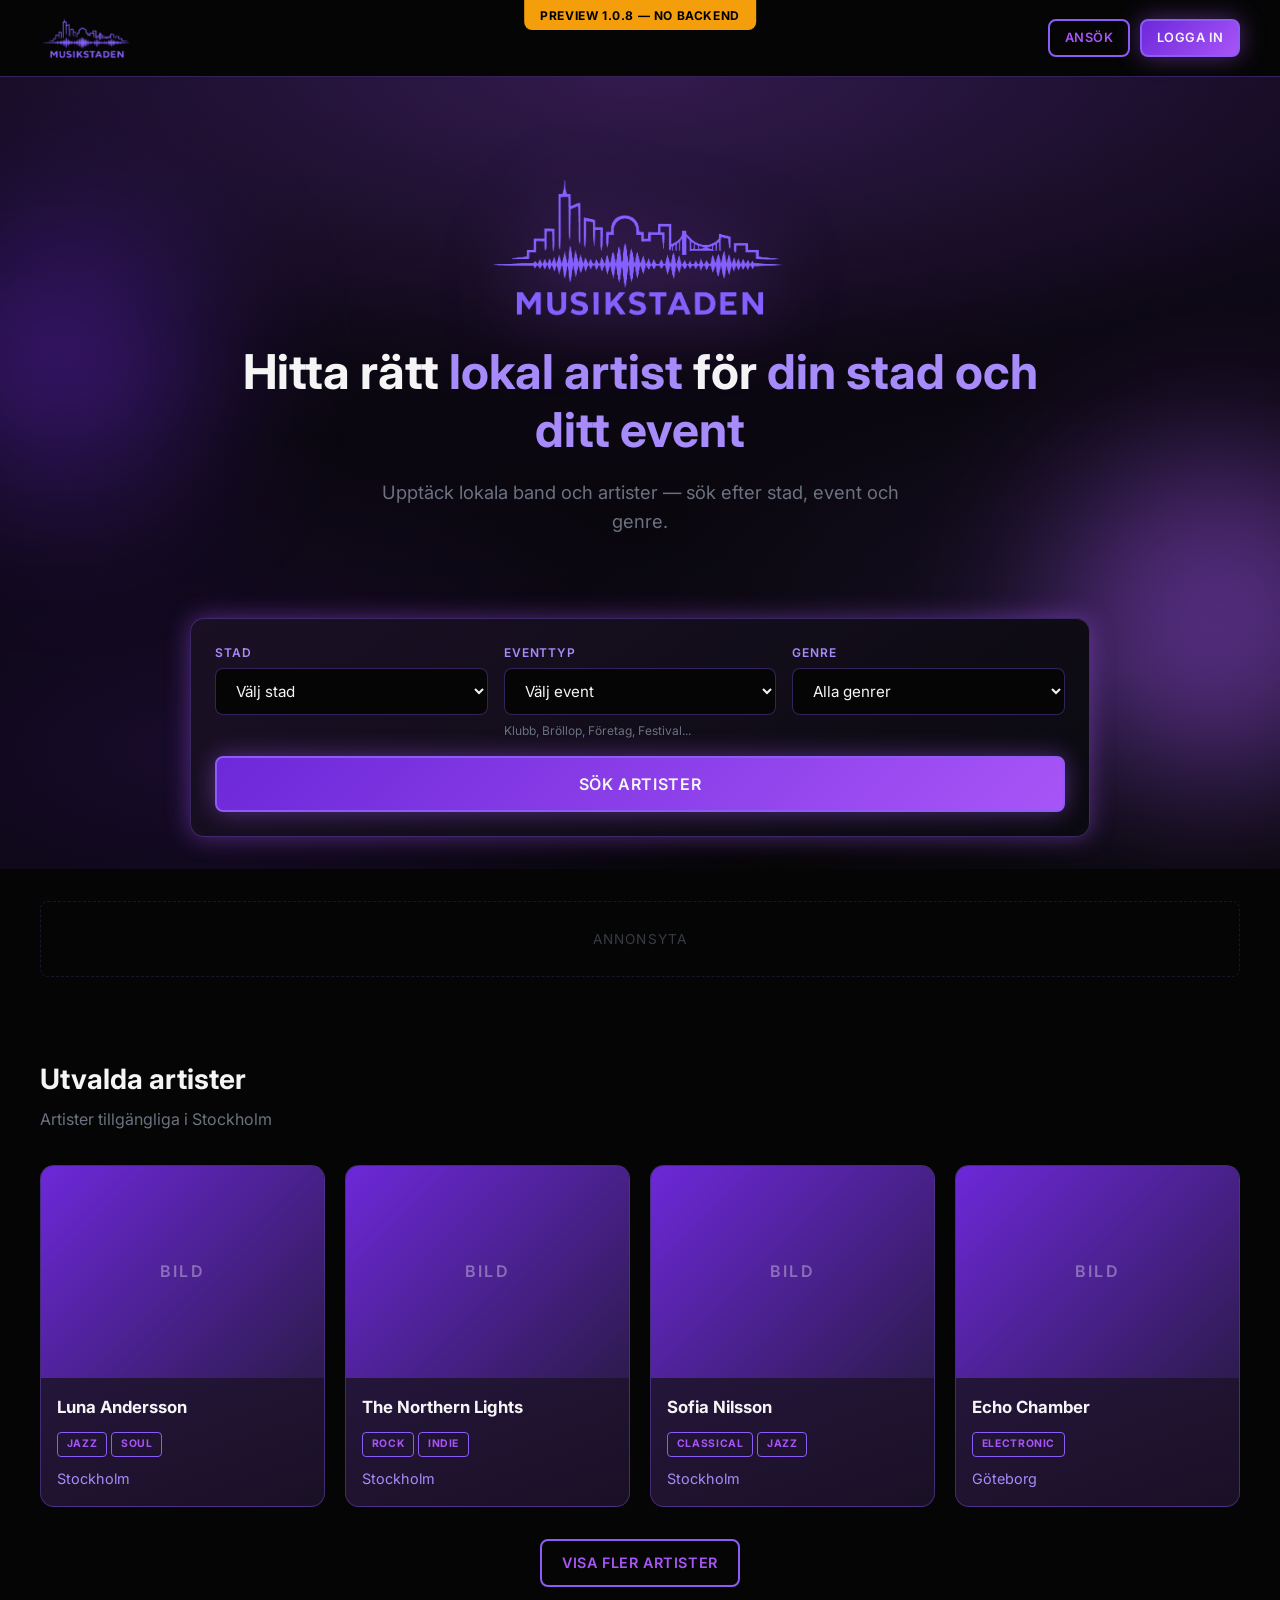
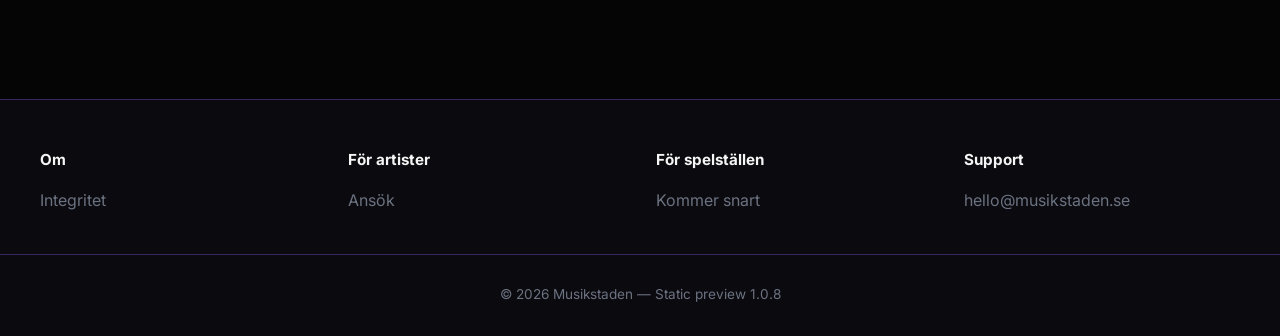
==== static-preview/index.html @ bf6194d5 "Sync GitHub Pages preview with theme 1.0.8. Update static-preview header, hero banner, and CSS to ma" ====
<!DOCTYPE html>
<html lang="sv">
<head>
  <meta charset="UTF-8">
  <meta name="viewport" content="width=device-width, initial-scale=1">
  <title>Musikstaden — Preview</title>
  <link rel="preconnect" href="https://fonts.googleapis.com">
  <link href="https://fonts.googleapis.com/css2?family=Inter:wght@400;500;600;700&display=swap" rel="stylesheet">
  <link rel="stylesheet" href="assets/css/main.css">
  <link rel="stylesheet" href="assets/css/preview.css">
</head>
<body>
  <div class="preview-badge">Preview 1.0.8 — no backend</div>
  <div class="site">
    <header class="site-header">
      <div class="container site-header__inner">
        <a href="index.html" class="site-logo">
          <img src="assets/images/logo.png" alt="Musikstaden" width="200" height="75">
        </a>
        <nav class="site-nav">
          <a href="index.html" class="btn btn--outline btn--sm">Ansök</a>
          <a href="#" class="btn btn--primary btn--sm btn--glow">Logga in</a>
        </nav>
      </div>
    </header>
    <main class="site-main">
      <section class="hero-banner">
        <div class="hero-banner__backdrop" aria-hidden="true"></div>
        <div class="hero-banner__glow hero-banner__glow--left" aria-hidden="true"></div>
        <div class="hero-banner__glow hero-banner__glow--right" aria-hidden="true"></div>

        <div class="container hero-banner__content">
          <img
            class="hero-banner__logo"
            src="assets/images/logo.png"
            alt="Musikstaden"
            width="320"
            height="120"
          >
          <h1 class="hero-banner__title">Hitta rätt <span class="hero-banner__highlight">lokal artist</span> för <span class="hero-banner__highlight">din stad och ditt event</span></h1>
          <p class="hero-banner__subtitle">Upptäck lokala band och artister — sök efter stad, event och genre.</p>
        </div>

        <div class="container hero-banner__search">
          <div class="search-box search-box--hero">
            <form class="search-form" action="search.html">
              <div class="search-form__grid">
                <div class="search-form__field">
                  <label for="city">Stad</label>
                  <select id="city" name="city">
                    <option value="">Välj stad</option>
                    <option value="stockholm">Stockholm</option>
                    <option value="goteborg">Göteborg</option>
                  </select>
                </div>
                <div class="search-form__field">
                  <label for="event">Eventtyp</label>
                  <select id="event" name="event">
                    <option value="">Välj event</option>
                    <option value="wedding">Bröllop</option>
                    <option value="club">Klubb</option>
                  </select>
                  <p class="search-form__hint">Klubb, Bröllop, Företag, Festival...</p>
                </div>
                <div class="search-form__field">
                  <label for="genre">Genre</label>
                  <select id="genre" name="genre">
                    <option value="">Alla genrer</option>
                    <option value="jazz">Jazz</option>
                    <option value="rock">Rock</option>
                  </select>
                </div>
              </div>
              <button type="submit" class="btn btn--primary btn--glow btn--search">SÖK ARTISTER</button>
            </form>
          </div>
        </div>
      </section>
      <div class="ad-slot ad-slot--empty"><span class="ad-slot__placeholder">Annonsyta</span></div>
      <section class="featured section">
        <div class="container">
          <h2 class="section__title">Utvalda artister</h2>
          <p class="section__subtitle">Artister tillgängliga i Stockholm</p>
          <div class="artist-grid">
            <article class="artist-card"><a href="artist.html" class="artist-card__link"><div class="artist-card__image"><div class="artist-card__placeholder">BILD</div></div><div class="artist-card__body"><h3 class="artist-card__title">Luna Andersson</h3><div class="artist-card__tags"><span class="tag tag--genre">JAZZ</span><span class="tag tag--genre">SOUL</span></div><p class="artist-card__city">Stockholm</p></div></a></article>
            <article class="artist-card"><a href="artist.html" class="artist-card__link"><div class="artist-card__image"><div class="artist-card__placeholder">BILD</div></div><div class="artist-card__body"><h3 class="artist-card__title">The Northern Lights</h3><div class="artist-card__tags"><span class="tag tag--genre">ROCK</span><span class="tag tag--genre">INDIE</span></div><p class="artist-card__city">Stockholm</p></div></a></article>
            <article class="artist-card"><a href="artist.html" class="artist-card__link"><div class="artist-card__image"><div class="artist-card__placeholder">BILD</div></div><div class="artist-card__body"><h3 class="artist-card__title">Sofia Nilsson</h3><div class="artist-card__tags"><span class="tag tag--genre">CLASSICAL</span><span class="tag tag--genre">JAZZ</span></div><p class="artist-card__city">Stockholm</p></div></a></article>
            <article class="artist-card"><a href="artist.html" class="artist-card__link"><div class="artist-card__image"><div class="artist-card__placeholder">BILD</div></div><div class="artist-card__body"><h3 class="artist-card__title">Echo Chamber</h3><div class="artist-card__tags"><span class="tag tag--genre">ELECTRONIC</span></div><p class="artist-card__city">Göteborg</p></div></a></article>
          </div>
          <div class="section__actions"><a href="search.html" class="btn btn--outline">VISA FLER ARTISTER</a></div>
        </div>
      </section>
    </main>
    <footer class="site-footer">
      <div class="container site-footer__grid">
        <div class="footer-col"><h3>Om</h3><ul><li><a href="#">Integritet</a></li></ul></div>
        <div class="footer-col"><h3>För artister</h3><ul><li><a href="#">Ansök</a></li></ul></div>
        <div class="footer-col"><h3>För spelställen</h3><ul><li><a href="#">Kommer snart</a></li></ul></div>
        <div class="footer-col"><h3>Support</h3><ul><li><a href="mailto:hello@musikstaden.se">hello@musikstaden.se</a></li></ul></div>
      </div>
      <div class="site-footer__bottom"><div class="container"><p>&copy; 2026 Musikstaden — Static preview 1.0.8</p></div></div>
    </footer>
  </div>
  <script src="assets/js/main.js"></script>
</body>
</html>
---- static-preview/assets/css/main.css ----
/**
 * Musikstaden design system — dark purple theme with glow effects.
 */

:root {
  --bg: #050505;
  --bg-elevated: #0a0a0f;
  --surface: #1a1025;
  --surface-light: #2d1b4e;
  --purple: #8b5cf6;
  --purple-bright: #a855f7;
  --purple-muted: #6d28d9;
  --green: #22c55e;
  --text: #f5f5f5;
  --text-muted: #a78bfa;
  --text-dim: #6b7280;
  --border: rgba(139, 92, 246, 0.35);
  --glow: 0 0 24px rgba(168, 85, 247, 0.45);
  --glow-strong: 0 0 40px rgba(168, 85, 247, 0.65);
  --radius: 14px;
  --radius-sm: 8px;
  --font: 'Inter', system-ui, sans-serif;
  --container: 1200px;
  --transition: 0.25s ease;
}

*, *::before, *::after { box-sizing: border-box; }

html { scroll-behavior: smooth; }

body {
  margin: 0;
  font-family: var(--font);
  background: var(--bg);
  color: var(--text);
  line-height: 1.6;
  min-height: 100vh;
}

img { max-width: 100%; height: auto; display: block; }

a { color: var(--purple-bright); text-decoration: none; transition: color var(--transition); }
a:hover { color: var(--text); }

.container {
  width: min(100% - 2rem, var(--container));
  margin-inline: auto;
}

.container--narrow { max-width: 640px; }

/* Header */
.site-header {
  position: relative;
  z-index: 10;
  background: var(--bg);
  border-bottom: 1px solid var(--border);
}

.site-header__inner {
  display: flex;
  align-items: center;
  justify-content: space-between;
  gap: 1rem;
  padding: 1rem 0;
  flex-wrap: wrap;
}

.site-logo img { height: 44px; width: auto; }

.site-nav {
  display: flex;
  align-items: center;
  gap: 0.65rem;
  flex-wrap: wrap;
}

/* Hero banner (front page) */
.hero-banner {
  position: relative;
  display: flex;
  flex-direction: column;
  justify-content: space-between;
  gap: 2rem;
  min-height: min(88vh, 860px);
  padding: 2.5rem 0 2rem;
  overflow: hidden;
  text-align: center;
}

.hero-banner__backdrop {
  position: absolute;
  inset: 0;
  background:
    radial-gradient(ellipse 90% 55% at 50% 0%, rgba(168, 85, 247, 0.22), transparent 70%),
    radial-gradient(ellipse 50% 40% at 15% 85%, rgba(109, 40, 217, 0.18), transparent),
    radial-gradient(ellipse 45% 35% at 88% 75%, rgba(139, 92, 246, 0.14), transparent),
    linear-gradient(180deg, #120a1f 0%, var(--bg) 78%);
  z-index: 0;
}

.hero-banner__glow {
  position: absolute;
  border-radius: 50%;
  filter: blur(80px);
  opacity: 0.45;
  z-index: 0;
  pointer-events: none;
}

.hero-banner__glow--left {
  width: 280px;
  height: 280px;
  background: var(--purple-muted);
  top: 18%;
  left: -80px;
}

.hero-banner__glow--right {
  width: 320px;
  height: 320px;
  background: var(--purple-bright);
  bottom: 12%;
  right: -100px;
}

.hero-banner__content {
  position: relative;
  z-index: 1;
  flex: 1;
  display: flex;
  flex-direction: column;
  align-items: center;
  justify-content: center;
  gap: 1.25rem;
  padding: 1rem 0 0.5rem;
}

.hero-banner__logo {
  height: clamp(88px, 14vw, 148px);
  width: auto;
  margin-inline: auto;
  filter: drop-shadow(0 0 36px rgba(168, 85, 247, 0.55));
}

.hero-banner__title {
  font-size: clamp(1.85rem, 4.5vw, 3rem);
  font-weight: 700;
  line-height: 1.2;
  margin: 0;
  max-width: 820px;
}

.hero-banner__highlight {
  color: var(--text-muted);
}

.hero-banner__subtitle {
  margin: 0;
  max-width: 560px;
  color: var(--text-dim);
  font-size: clamp(1rem, 2vw, 1.15rem);
  line-height: 1.55;
}

.hero-banner__search {
  position: relative;
  z-index: 1;
  width: 100%;
  margin-top: auto;
}

.search-box--hero {
  margin-inline: auto;
}

/* Buttons */
.btn {
  display: inline-flex;
  align-items: center;
  justify-content: center;
  gap: 0.5rem;
  padding: 0.65rem 1.25rem;
  border-radius: var(--radius-sm);
  font-family: var(--font);
  font-weight: 600;
  font-size: 0.9rem;
  border: 2px solid transparent;
  cursor: pointer;
  transition: transform var(--transition), box-shadow var(--transition), background var(--transition), border-color var(--transition);
  text-transform: uppercase;
  letter-spacing: 0.04em;
}

.btn--sm { padding: 0.45rem 0.9rem; font-size: 0.8rem; }

.btn--primary {
  background: linear-gradient(135deg, var(--purple-muted), var(--purple-bright));
  color: var(--text);
  border-color: var(--purple);
}

.btn--primary:hover {
  transform: translateY(-1px);
  color: var(--text);
}

.btn--glow { box-shadow: var(--glow); }
.btn--glow:hover { box-shadow: var(--glow-strong); }

.btn--outline {
  background: transparent;
  color: var(--purple-bright);
  border-color: var(--purple);
}

.btn--outline:hover {
  background: rgba(139, 92, 246, 0.12);
  color: var(--text);
  box-shadow: var(--glow);
}

.btn--search {
  width: 100%;
  padding: 1rem;
  font-size: 1rem;
  margin-top: 1rem;
}

/* Legacy hero (inner pages if used) */
.hero {
  padding: 4rem 0 3rem;
  text-align: center;
}

.hero__title {
  font-size: clamp(1.75rem, 4vw, 2.75rem);
  font-weight: 700;
  line-height: 1.25;
  margin: 0 0 2rem;
  max-width: 800px;
  margin-inline: auto;
}

.hero__highlight {
  color: var(--text-muted);
}

.search-box,
.search-page__filters {
  background: linear-gradient(145deg, var(--surface), var(--bg-elevated));
  border: 1px solid var(--border);
  border-radius: var(--radius);
  padding: 1.5rem;
  box-shadow: var(--glow);
  max-width: 900px;
  margin-inline: auto;
}

.search-form__grid {
  display: grid;
  grid-template-columns: repeat(auto-fit, minmax(200px, 1fr));
  gap: 1rem;
  text-align: left;
}

.search-form__field label {
  display: block;
  font-size: 0.75rem;
  font-weight: 600;
  text-transform: uppercase;
  letter-spacing: 0.08em;
  color: var(--text-muted);
  margin-bottom: 0.4rem;
}

.search-form__field select,
.form-row input,
.form-row textarea,
.form-row select,
.invite-form input,
.invite-form select {
  width: 100%;
  padding: 0.75rem 1rem;
  background: var(--bg);
  border: 1px solid var(--border);
  border-radius: var(--radius-sm);
  color: var(--text);
  font-family: var(--font);
  font-size: 0.95rem;
  transition: border-color var(--transition), box-shadow var(--transition);
}

.search-form__field select:focus,
.form-row input:focus,
.form-row textarea:focus {
  outline: none;
  border-color: var(--purple-bright);
  box-shadow: 0 0 0 3px rgba(168, 85, 247, 0.25);
}

.search-form__hint {
  font-size: 0.75rem;
  color: var(--text-dim);
  margin: 0.35rem 0 0;
}

/* Sections */
.section { padding: 3rem 0; }

.section__title {
  font-size: 1.75rem;
  margin: 0 0 0.35rem;
}

.section__subtitle {
  color: var(--text-dim);
  margin: 0 0 2rem;
}

.section__actions {
  text-align: center;
  margin-top: 2rem;
}

/* Artist grid */
.artist-grid {
  display: grid;
  grid-template-columns: repeat(auto-fill, minmax(240px, 1fr));
  gap: 1.25rem;
}

.artist-card {
  background: linear-gradient(160deg, var(--surface-light), var(--surface));
  border: 1px solid var(--border);
  border-radius: var(--radius);
  overflow: hidden;
  transition: transform var(--transition), box-shadow var(--transition);
}

.artist-card:hover {
  transform: translateY(-4px);
  box-shadow: var(--glow);
}

.artist-card__link {
  color: inherit;
  display: block;
}

.artist-card__link:hover { color: inherit; }

.artist-card__image {
  aspect-ratio: 4/3;
  overflow: hidden;
  background: linear-gradient(135deg, var(--purple-muted), var(--surface-light));
}

.artist-card__image img {
  width: 100%;
  height: 100%;
  object-fit: cover;
}

.artist-card__placeholder {
  display: flex;
  align-items: center;
  justify-content: center;
  height: 100%;
  min-height: 160px;
  color: rgba(255,255,255,0.35);
  font-weight: 600;
  letter-spacing: 0.15em;
}

.artist-card__body { padding: 1rem; }

.artist-card__title {
  margin: 0 0 0.5rem;
  font-size: 1.05rem;
}

.artist-card__city {
  margin: 0.5rem 0 0;
  color: var(--text-muted);
  font-size: 0.9rem;
}

/* Tags */
.tag {
  display: inline-block;
  padding: 0.2rem 0.55rem;
  border-radius: 4px;
  font-size: 0.65rem;
  font-weight: 700;
  letter-spacing: 0.06em;
  margin: 0.15rem 0.25rem 0.15rem 0;
}

.tag--genre,
.tag--gig {
  border: 1px solid var(--purple);
  color: var(--purple-bright);
  background: transparent;
}

.tag--city {
  border: 1px solid var(--green);
  color: var(--green);
  background: rgba(34, 197, 94, 0.08);
}

.tag--role {
  background: rgba(139, 92, 246, 0.2);
  color: var(--text-muted);
}

/* Search page */
.search-page__title {
  margin: 2rem 0 1.5rem;
  font-size: 1.5rem;
}

.search-page__title strong { color: var(--purple-bright); }

.search-page__empty { color: var(--text-dim); }

/* Band page */
.band-page { padding: 2rem 0 4rem; }

.band-page__layout {
  display: grid;
  grid-template-columns: 1fr 320px;
  gap: 2rem;
  align-items: start;
}

.band-hero {
  border-radius: var(--radius);
  overflow: hidden;
  margin-bottom: 1.5rem;
  border: 1px solid var(--border);
}

.band-hero__image { width: 100%; aspect-ratio: 2/1; object-fit: cover; }

.band-hero__placeholder {
  aspect-ratio: 2/1;
  background: linear-gradient(135deg, var(--surface-light), var(--purple-muted));
  display: flex;
  align-items: center;
  justify-content: center;
  color: rgba(255,255,255,0.3);
  font-weight: 600;
  letter-spacing: 0.2em;
}

.band-header__label {
  color: var(--purple-bright);
  font-size: 0.85rem;
  text-transform: uppercase;
  letter-spacing: 0.1em;
  margin: 0 0 0.25rem;
}

.band-header__title {
  font-size: clamp(2rem, 4vw, 3rem);
  margin: 0 0 1rem;
}

.band-section {
  margin-top: 2rem;
  padding-top: 2rem;
  border-top: 1px solid var(--border);
}

.band-section h2 { margin: 0 0 0.25rem; font-size: 1.35rem; }

.band-section__sub {
  color: var(--text-dim);
  font-size: 0.9rem;
  margin: 0 0 1rem;
}

.embeds .embed-item {
  margin-bottom: 1rem;
  border-radius: var(--radius-sm);
  overflow: hidden;
}

.embeds iframe { max-width: 100%; }

.social-links {
  display: flex;
  gap: 0.75rem;
  flex-wrap: wrap;
}

.social-links__item {
  width: 44px;
  height: 44px;
  display: flex;
  align-items: center;
  justify-content: center;
  border: 1px solid var(--border);
  border-radius: var(--radius-sm);
  background: var(--surface);
  transition: box-shadow var(--transition), transform var(--transition);
}

.social-links__item:hover {
  box-shadow: var(--glow);
  transform: translateY(-2px);
  color: var(--text);
}

.similar-artists__title {
  font-size: 1.1rem;
  margin: 0 0 1rem;
}

.similar-artists__grid .artist-card { margin-bottom: 1rem; }

/* Dashboard */
.dashboard__header {
  display: flex;
  justify-content: space-between;
  align-items: center;
  flex-wrap: wrap;
  gap: 1rem;
  margin-bottom: 1.5rem;
}

.dashboard__bands {
  display: grid;
  grid-template-columns: repeat(auto-fill, minmax(280px, 1fr));
  gap: 1rem;
}

.dashboard-card {
  background: var(--surface);
  border: 1px solid var(--border);
  border-radius: var(--radius);
  padding: 1.25rem;
}

.dashboard-card h3 { margin: 0 0 0.5rem; }

.dashboard-card__actions {
  display: flex;
  gap: 0.5rem;
  margin: 1rem 0;
  flex-wrap: wrap;
}

.form-row { margin-bottom: 1rem; }
.form-row label { display: block; margin-bottom: 0.35rem; font-weight: 500; }

.form-row--inline {
  display: flex;
  gap: 0.5rem;
  flex-wrap: wrap;
  align-items: center;
}

.form-row--inline input { flex: 1; min-width: 160px; }
.form-row--inline select { width: auto; min-width: 100px; }

.invite-form { margin-top: 1rem; padding-top: 1rem; border-top: 1px solid var(--border); }

/* Forms & notices */
.notice {
  padding: 0.85rem 1rem;
  border-radius: var(--radius-sm);
  margin-bottom: 1rem;
}

.notice-success {
  background: rgba(34, 197, 94, 0.15);
  border: 1px solid var(--green);
  color: var(--green);
}

.notice-error {
  background: rgba(239, 68, 68, 0.15);
  border: 1px solid #ef4444;
  color: #fca5a5;
}

/* Info & legal pages */
.info-page__intro,
.auth-page__alt {
  color: var(--text-dim);
  font-size: 1.05rem;
}

.badge--coming {
  display: inline-block;
  padding: 0.35rem 0.75rem;
  background: rgba(139, 92, 246, 0.2);
  border: 1px solid var(--purple);
  border-radius: 999px;
  color: var(--purple-bright);
  font-size: 0.8rem;
  font-weight: 600;
  text-transform: uppercase;
  letter-spacing: 0.06em;
}

.legal-page h2 {
  margin-top: 2rem;
  color: var(--text-muted);
}

/* Ad slots */
.ad-slot {
  margin: 2rem auto;
  max-width: var(--container);
  padding: 0 1rem;
}

.ad-slot--empty {
  border: 1px dashed var(--border);
  border-radius: var(--radius-sm);
  padding: 1.5rem;
  text-align: center;
  opacity: 0.5;
}

.ad-slot__placeholder {
  color: var(--text-dim);
  font-size: 0.85rem;
  text-transform: uppercase;
  letter-spacing: 0.08em;
}

/* Footer */
.site-footer {
  background: var(--bg-elevated);
  border-top: 1px solid var(--border);
  margin-top: 4rem;
}

.site-footer__grid {
  display: grid;
  grid-template-columns: repeat(auto-fit, minmax(160px, 1fr));
  gap: 2rem;
  padding: 3rem 0 2rem;
}

.footer-col h3 {
  font-size: 0.95rem;
  margin: 0 0 1rem;
  color: var(--text);
}

.footer-col ul {
  list-style: none;
  padding: 0;
  margin: 0;
}

.footer-col li { margin-bottom: 0.5rem; }

.footer-col a { color: var(--text-dim); }
.footer-col a:hover { color: var(--purple-bright); }

.site-footer__bottom {
  border-top: 1px solid var(--border);
  padding: 1rem 0;
  text-align: center;
  color: var(--text-dim);
  font-size: 0.85rem;
}

/* Cookie banner */
.cookie-banner {
  position: fixed;
  bottom: 0;
  left: 0;
  right: 0;
  z-index: 1000;
  background: var(--surface);
  border-top: 1px solid var(--border);
  box-shadow: 0 -8px 32px rgba(0,0,0,0.5);
  padding: 1rem;
}

.cookie-banner__inner {
  max-width: var(--container);
  margin: 0 auto;
  display: flex;
  flex-wrap: wrap;
  align-items: center;
  justify-content: space-between;
  gap: 1rem;
}

.cookie-banner__inner p { margin: 0; flex: 1; min-width: 240px; }

.cookie-banner__actions { display: flex; gap: 0.5rem; flex-wrap: wrap; }

/* Responsive */
@media (max-width: 900px) {
  .band-page__layout { grid-template-columns: 1fr; }
  .site-nav { justify-content: flex-end; }
}

@media (max-width: 600px) {
  .hero-banner {
    min-height: auto;
    padding: 1.75rem 0 1.5rem;
    gap: 1.5rem;
  }

  .hero-banner__content {
    padding-top: 0.5rem;
  }

  .hero { padding: 2.5rem 0 2rem; }
  .search-form__grid { grid-template-columns: 1fr; }
}

@media (prefers-reduced-motion: reduce) {
  *, *::before, *::after {
    animation-duration: 0.01ms !important;
    transition-duration: 0.01ms !important;
  }
}
---- static-preview/assets/css/preview.css ----
.preview-badge {
  position: fixed;
  top: 0;
  left: 50%;
  transform: translateX(-50%);
  z-index: 9999;
  background: #f59e0b;
  color: #000;
  font-size: 0.75rem;
  font-weight: 700;
  padding: 0.35rem 1rem;
  border-radius: 0 0 8px 8px;
  letter-spacing: 0.05em;
  text-transform: uppercase;
}
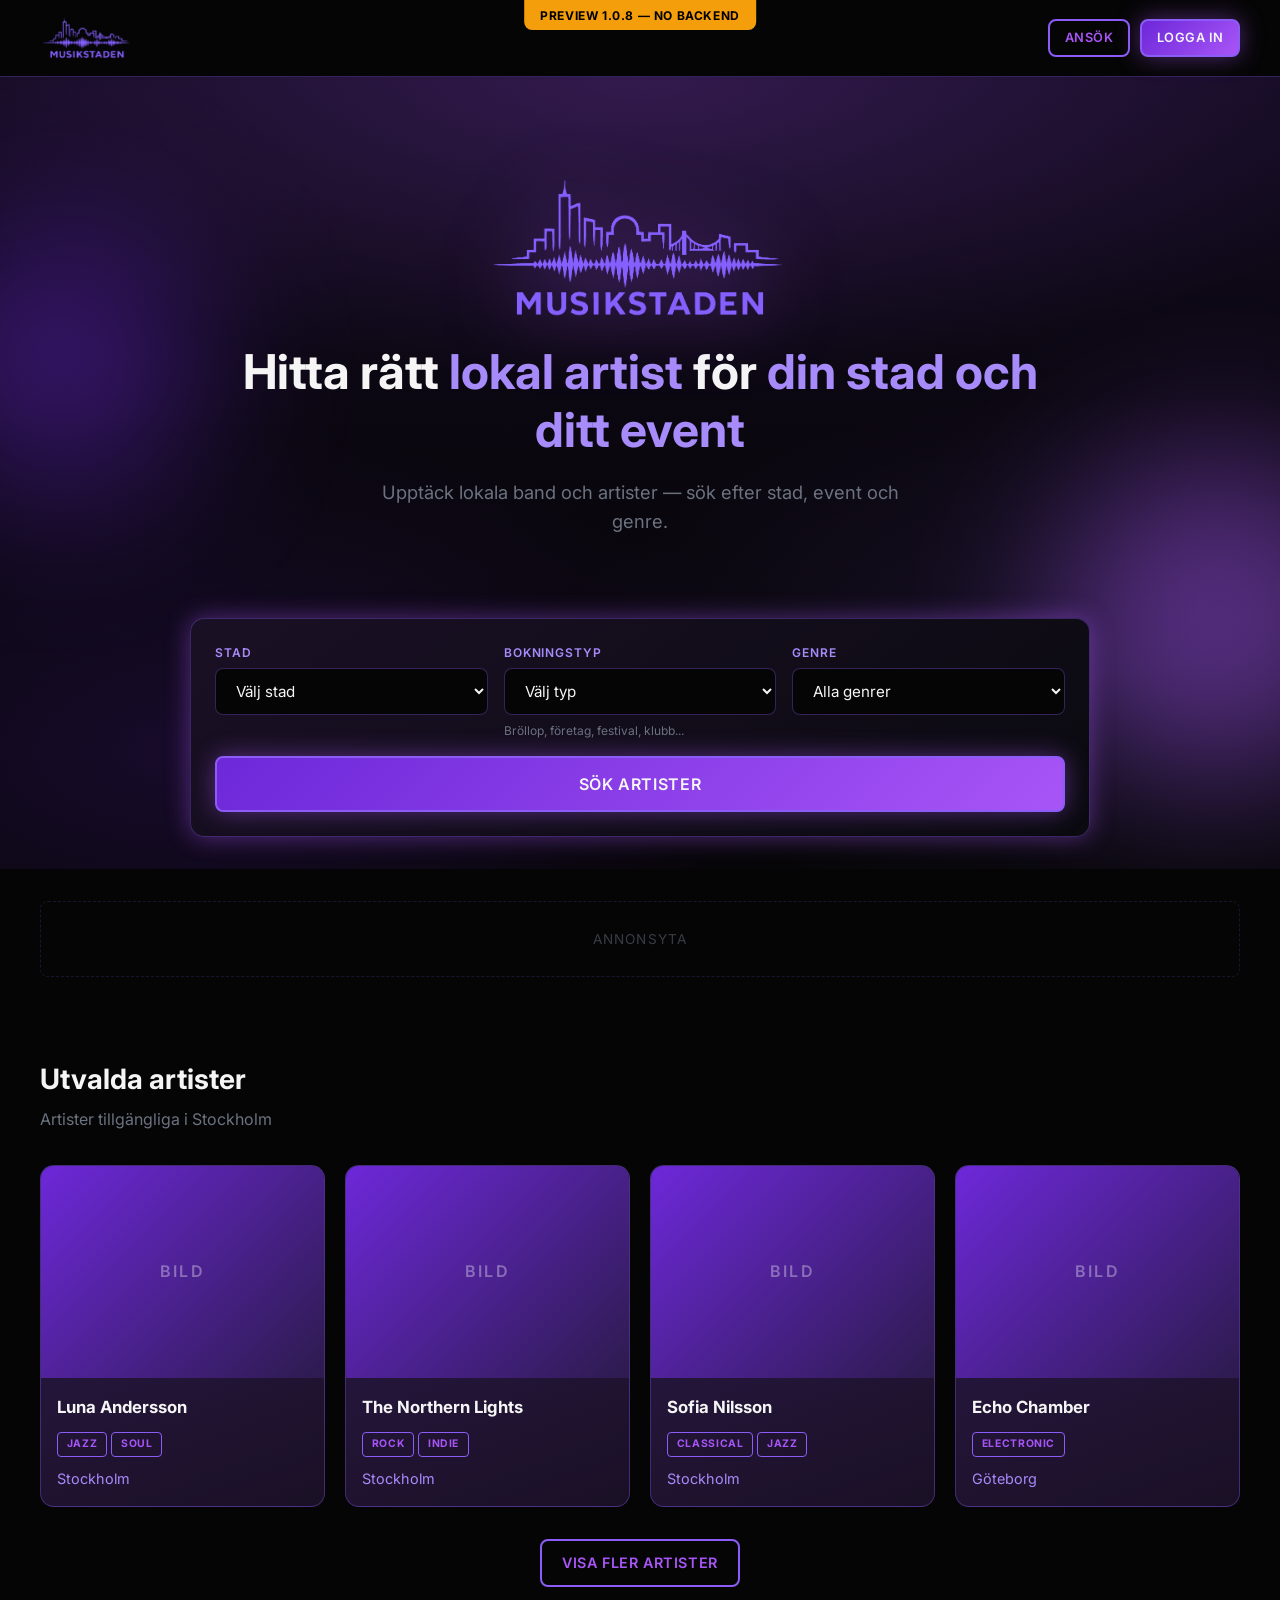
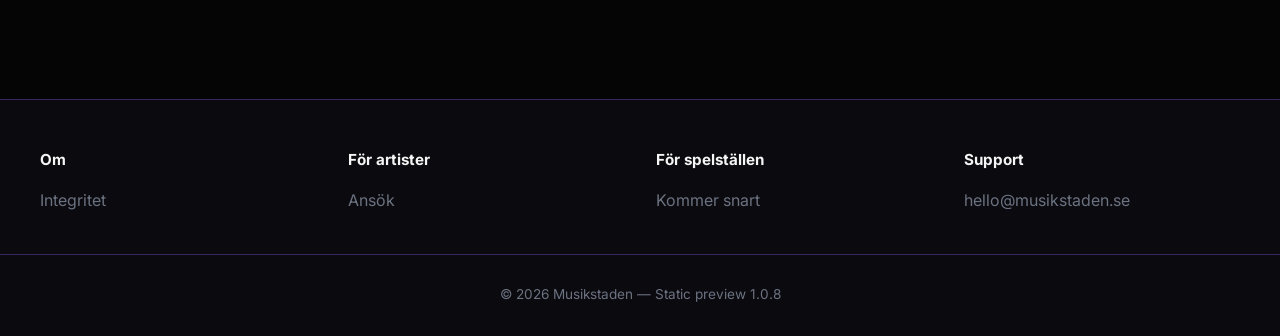
==== commit 7fdc1e08: "Ship theme 1.0.17: booking form, merged booking types, and cache fixes. Add a secure band booking in" ====
--- a/static-preview/index.html
+++ b/static-preview/index.html
@@ -54,13 +54,14 @@
                   </select>
                 </div>
                 <div class="search-form__field">
-                  <label for="event">Eventtyp</label>
-                  <select id="event" name="event">
-                    <option value="">Välj event</option>
-                    <option value="wedding">Bröllop</option>
-                    <option value="club">Klubb</option>
+                  <label for="gig">Bokningstyp</label>
+                  <select id="gig" name="gig">
+                    <option value="">Välj typ</option>
+                    <option value="brollop">Bröllop</option>
+                    <option value="klubb-bar">Klubb / bar</option>
+                    <option value="festival">Festival</option>
                   </select>
-                  <p class="search-form__hint">Klubb, Bröllop, Företag, Festival...</p>
+                  <p class="search-form__hint">Bröllop, företag, festival, klubb...</p>
                 </div>
                 <div class="search-form__field">
                   <label for="genre">Genre</label>
--- a/static-preview/assets/css/main.css
+++ b/static-preview/assets/css/main.css
@@ -482,13 +482,45 @@
   margin: 0 0 1rem;
 }
 
+.embeds {
+  display: flex;
+  flex-direction: column;
+  gap: 1.25rem;
+}
+
 .embeds .embed-item {
-  margin-bottom: 1rem;
   border-radius: var(--radius-sm);
   overflow: hidden;
-}
-
-.embeds iframe { max-width: 100%; }
+  background: var(--surface);
+  border: 1px solid var(--border);
+  padding: 0.35rem;
+}
+
+.embeds iframe {
+  display: block;
+  max-width: 100%;
+  width: 100%;
+}
+
+.embed-item--youtube iframe {
+  aspect-ratio: 16 / 9;
+  height: auto;
+  min-height: 220px;
+}
+
+.embed-item--spotify iframe {
+  height: 352px;
+}
+
+.embed-error {
+  margin: 0;
+  padding: 0.85rem 1rem;
+  border-radius: var(--radius-sm);
+  background: rgba(239, 68, 68, 0.12);
+  border: 1px solid rgba(239, 68, 68, 0.35);
+  color: #fca5a5;
+  font-size: 0.9rem;
+}
 
 .social-links {
   display: flex;
@@ -497,22 +529,52 @@
 }
 
 .social-links__item {
-  width: 44px;
-  height: 44px;
-  display: flex;
+  min-width: 76px;
+  padding: 0.65rem 0.75rem 0.55rem;
+  display: flex;
+  flex-direction: column;
   align-items: center;
   justify-content: center;
+  gap: 0.35rem;
   border: 1px solid var(--border);
   border-radius: var(--radius-sm);
   background: var(--surface);
-  transition: box-shadow var(--transition), transform var(--transition);
+  color: var(--text-muted);
+  text-align: center;
+  transition: box-shadow var(--transition), transform var(--transition), color var(--transition), border-color var(--transition);
+}
+
+.social-links__icon {
+  display: flex;
+  width: 24px;
+  height: 24px;
+}
+
+.social-links__icon svg {
+  width: 100%;
+  height: 100%;
+  fill: currentColor;
+}
+
+.social-links__label {
+  font-size: 0.68rem;
+  font-weight: 600;
+  letter-spacing: 0.04em;
+  text-transform: uppercase;
+  line-height: 1.2;
 }
 
 .social-links__item:hover {
+  transform: translateY(-2px);
   box-shadow: var(--glow);
-  transform: translateY(-2px);
   color: var(--text);
 }
+
+.social-links__item--instagram:hover { color: #e4405f; border-color: rgba(228, 64, 95, 0.45); }
+.social-links__item--facebook:hover { color: #1877f2; border-color: rgba(24, 119, 242, 0.45); }
+.social-links__item--spotify:hover { color: #1db954; border-color: rgba(29, 185, 84, 0.45); }
+.social-links__item--youtube:hover { color: #ff0000; border-color: rgba(255, 0, 0, 0.45); }
+.social-links__item--website:hover { color: var(--purple-bright); border-color: var(--border); }
 
 .similar-artists__title {
   font-size: 1.1rem;
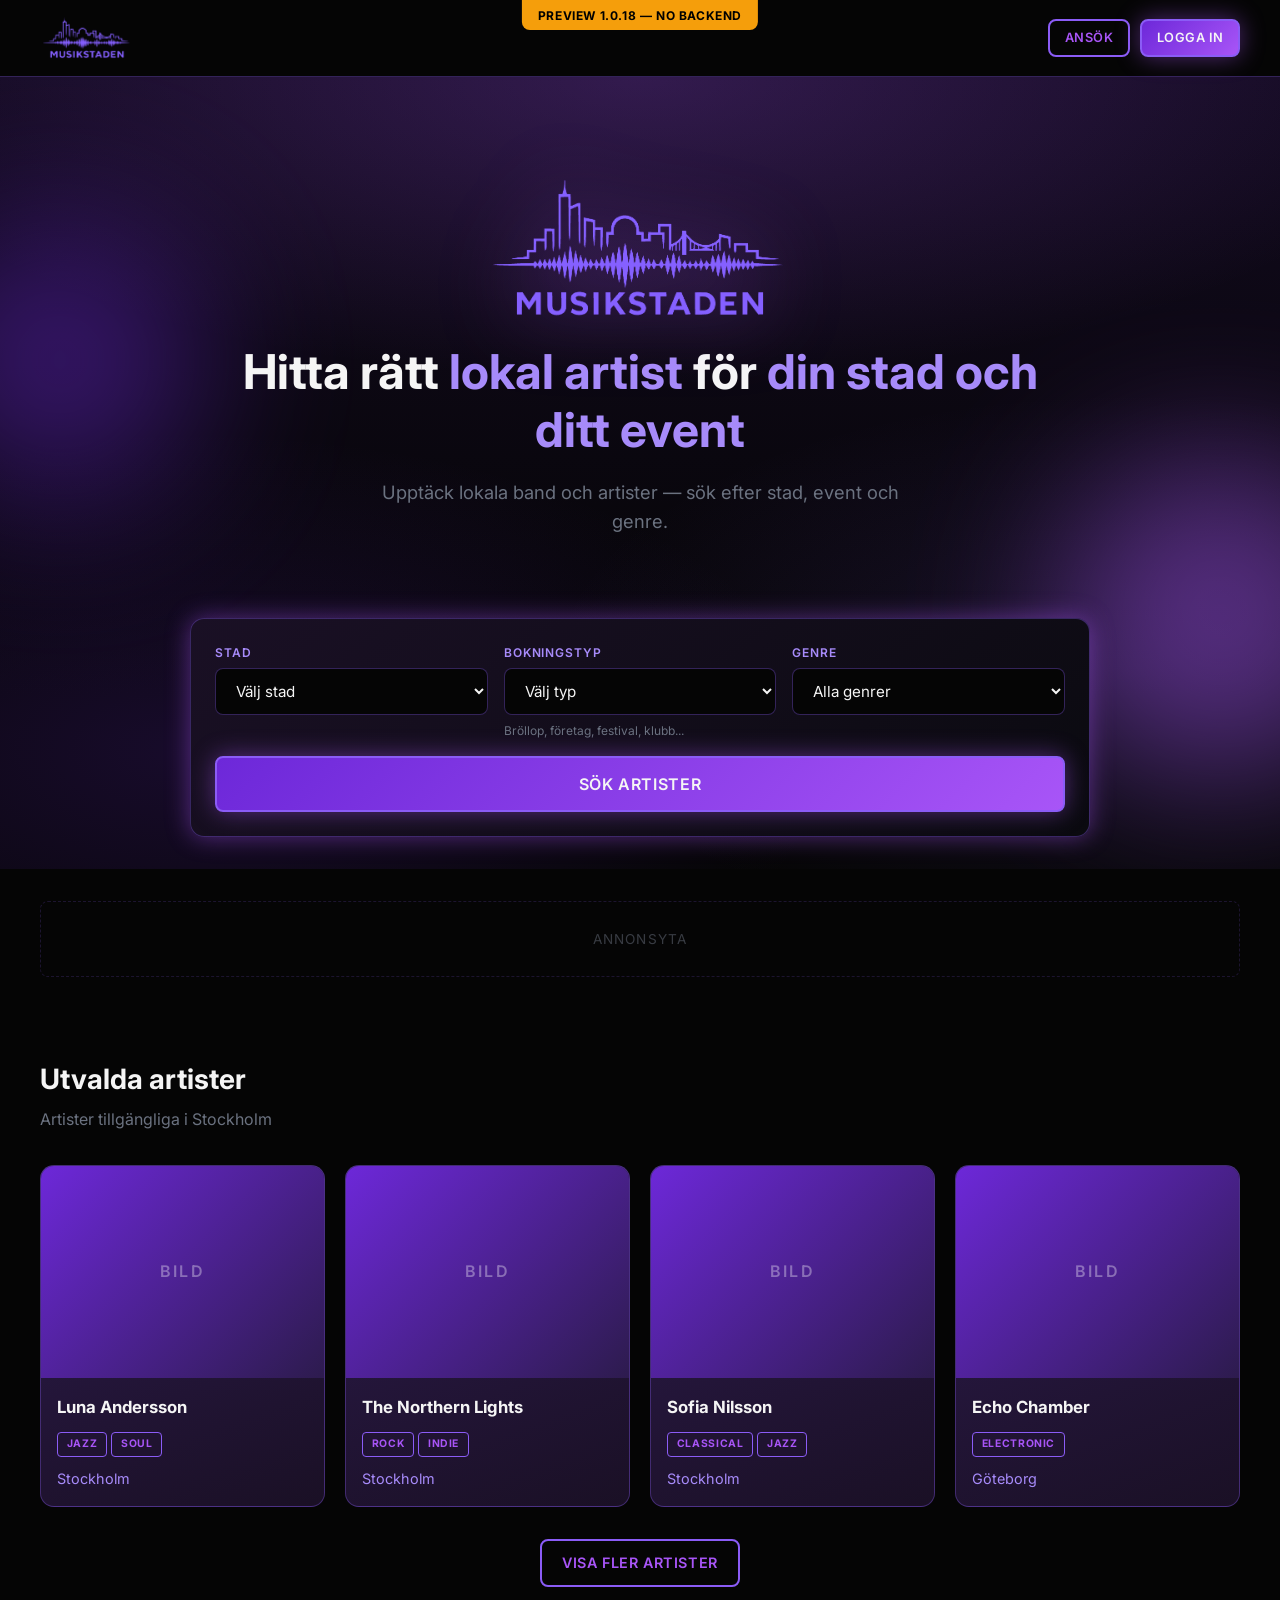
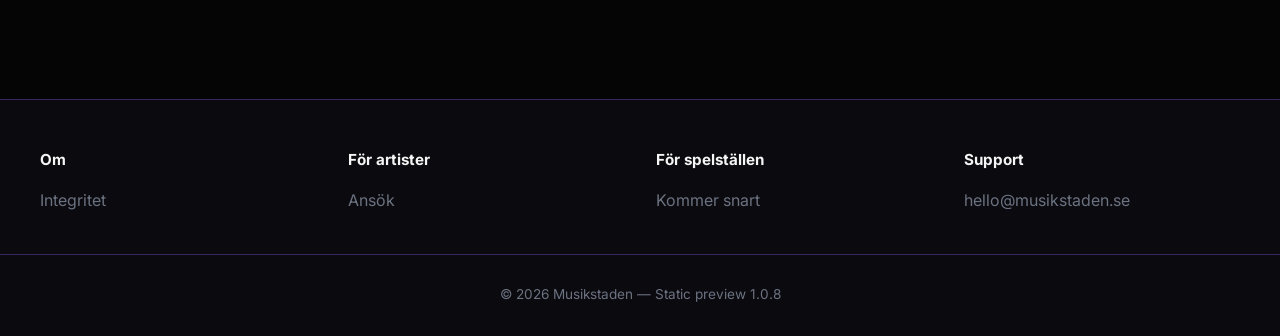
==== commit eb26676d: "Sync GitHub Pages preview with theme 1.0.18 band page redesign. Copy theme CSS/JS, rebuild artist.ht" ====
--- a/static-preview/index.html
+++ b/static-preview/index.html
@@ -10,7 +10,7 @@
   <link rel="stylesheet" href="assets/css/preview.css">
 </head>
 <body>
-  <div class="preview-badge">Preview 1.0.8 — no backend</div>
+  <div class="preview-badge">Preview 1.0.18 — no backend</div>
   <div class="site">
     <header class="site-header">
       <div class="container site-header__inner">
--- a/static-preview/assets/css/main.css
+++ b/static-preview/assets/css/main.css
@@ -11,6 +11,8 @@
   --purple-bright: #a855f7;
   --purple-muted: #6d28d9;
   --green: #22c55e;
+  --orange: #f97316;
+  --orange-bright: #fb923c;
   --text: #f5f5f5;
   --text-muted: #a78bfa;
   --text-dim: #6b7280;
@@ -426,15 +428,264 @@
 .search-page__empty { color: var(--text-dim); }
 
 /* Band page */
-.band-page { padding: 2rem 0 4rem; }
+.band-page { padding: 0 0 4rem; }
+
+/* Full-width hero */
+.band-hero-full {
+  position: relative;
+  width: 100%;
+  min-height: clamp(320px, 58vh, 560px);
+  display: flex;
+  align-items: flex-end;
+  overflow: hidden;
+  margin-bottom: 2rem;
+}
+
+.band-hero-full__media {
+  position: absolute;
+  inset: 0;
+}
+
+.band-hero-full__image {
+  width: 100%;
+  height: 100%;
+  object-fit: cover;
+  object-position: center 25%;
+}
+
+.band-hero-full__placeholder {
+  width: 100%;
+  height: 100%;
+  background:
+    radial-gradient(circle at 20% 30%, rgba(168, 85, 247, 0.35), transparent 45%),
+    radial-gradient(circle at 80% 70%, rgba(249, 115, 22, 0.25), transparent 40%),
+    linear-gradient(135deg, #1a1025 0%, #0a0a0f 50%, #1a1025 100%);
+}
+
+.band-hero-full__overlay {
+  position: absolute;
+  inset: 0;
+  background:
+    linear-gradient(to top, rgba(5, 5, 5, 0.95) 0%, rgba(5, 5, 5, 0.55) 38%, rgba(5, 5, 5, 0.15) 100%),
+    linear-gradient(to right, rgba(5, 5, 5, 0.35), transparent 55%);
+  pointer-events: none;
+}
+
+.band-hero-full__glow {
+  position: absolute;
+  width: 420px;
+  height: 420px;
+  border-radius: 50%;
+  filter: blur(80px);
+  opacity: 0.35;
+  pointer-events: none;
+}
+
+.band-hero-full__glow--left {
+  left: -120px;
+  bottom: -80px;
+  background: var(--purple-muted);
+}
+
+.band-hero-full__glow--right {
+  right: -100px;
+  top: -60px;
+  background: var(--orange);
+  opacity: 0.22;
+}
+
+.band-hero-full__content {
+  position: relative;
+  z-index: 2;
+  width: 100%;
+  padding: 2.5rem 0 2.75rem;
+}
+
+.band-hero-full__label {
+  color: var(--purple-bright);
+  font-size: 0.75rem;
+  text-transform: uppercase;
+  letter-spacing: 0.14em;
+  margin: 0 0 0.5rem;
+  font-weight: 600;
+}
+
+.band-hero-full__title {
+  font-size: clamp(2.25rem, 6vw, 4rem);
+  font-weight: 700;
+  line-height: 1.05;
+  margin: 0 0 1.25rem;
+  max-width: 14ch;
+  text-shadow: 0 4px 32px rgba(0, 0, 0, 0.65);
+}
+
+.band-hero-full__tags {
+  display: flex;
+  flex-wrap: wrap;
+  gap: 0.35rem;
+}
+
+.band-hero-full__tags .tag {
+  margin: 0;
+  font-size: 0.68rem;
+  padding: 0.35rem 0.65rem;
+}
+
+.band-page .tag--gig_type {
+  border-color: var(--orange);
+  color: var(--orange-bright);
+  background: rgba(249, 115, 22, 0.12);
+}
 
 .band-page__layout {
   display: grid;
-  grid-template-columns: 1fr 320px;
-  gap: 2rem;
+  grid-template-columns: minmax(0, 1fr) 300px;
+  gap: 2.5rem;
   align-items: start;
 }
 
+.band-section {
+  margin-top: 2rem;
+  padding-top: 2rem;
+  border-top: 1px solid var(--border);
+}
+
+.band-section--lead {
+  margin-top: 0;
+  padding-top: 0;
+  border-top: 0;
+}
+
+.band-section h2 { margin: 0 0 0.75rem; font-size: 1.35rem; }
+
+.band-section__sub {
+  color: var(--text-dim);
+  font-size: 0.9rem;
+  margin: 0 0 1rem;
+}
+
+.band-page__footer {
+  margin-top: 2.5rem;
+  padding-top: 2rem;
+  border-top: 1px solid var(--border);
+  display: flex;
+  flex-direction: column;
+  gap: 1.5rem;
+}
+
+.band-footer-block {
+  border: 1px solid var(--border);
+  border-radius: var(--radius);
+  background: rgba(26, 16, 37, 0.65);
+  overflow: hidden;
+}
+
+.band-footer-block__title {
+  margin: 0 0 1rem;
+  font-size: 1rem;
+  font-weight: 600;
+  text-transform: uppercase;
+  letter-spacing: 0.08em;
+  color: var(--text-muted);
+}
+
+.band-footer-block--social {
+  padding: 1.25rem 1.35rem;
+}
+
+.band-booking__toggle {
+  width: 100%;
+  display: flex;
+  align-items: center;
+  gap: 0.75rem;
+  padding: 1.15rem 1.35rem;
+  border: 0;
+  background: transparent;
+  color: var(--text);
+  font-family: inherit;
+  text-align: left;
+  cursor: pointer;
+  transition: background var(--transition);
+}
+
+.band-booking__toggle:hover,
+.band-booking__toggle[aria-expanded="true"] {
+  background: rgba(139, 92, 246, 0.12);
+}
+
+.band-booking__toggle-label {
+  font-size: 1.05rem;
+  font-weight: 700;
+  text-transform: uppercase;
+  letter-spacing: 0.06em;
+}
+
+.band-booking__toggle-hint {
+  flex: 1;
+  color: var(--text-dim);
+  font-size: 0.88rem;
+}
+
+.band-booking__toggle-icon {
+  width: 1.25rem;
+  height: 1.25rem;
+  flex-shrink: 0;
+  position: relative;
+}
+
+.band-booking__toggle-icon::before,
+.band-booking__toggle-icon::after {
+  content: '';
+  position: absolute;
+  top: 50%;
+  left: 50%;
+  width: 14px;
+  height: 2px;
+  background: var(--purple-bright);
+  transform: translate(-50%, -50%);
+  transition: transform var(--transition), opacity var(--transition);
+}
+
+.band-booking__toggle-icon::after {
+  transform: translate(-50%, -50%) rotate(90deg);
+}
+
+.band-booking__toggle[aria-expanded="true"] .band-booking__toggle-icon::after {
+  transform: translate(-50%, -50%) rotate(90deg) scaleX(0);
+  opacity: 0;
+}
+
+.band-booking__panel {
+  padding: 0 1.35rem 1.35rem;
+  border-top: 1px solid var(--border);
+}
+
+.band-booking__panel[hidden] {
+  display: none;
+}
+
+.band-booking__intro {
+  margin: 1rem 0 1.25rem;
+  color: var(--text-dim);
+  font-size: 0.9rem;
+}
+
+.social-links--footer {
+  margin: 0;
+}
+
+.band-page__sidebar {
+  position: sticky;
+  top: 1.25rem;
+}
+
+.similar-artists__sub {
+  margin: -0.5rem 0 1rem;
+  color: var(--text-dim);
+  font-size: 0.85rem;
+}
+
+/* Legacy band hero (unused) */
 .band-hero {
   border-radius: var(--radius);
   overflow: hidden;
@@ -465,20 +716,6 @@
 
 .band-header__title {
   font-size: clamp(2rem, 4vw, 3rem);
-  margin: 0 0 1rem;
-}
-
-.band-section {
-  margin-top: 2rem;
-  padding-top: 2rem;
-  border-top: 1px solid var(--border);
-}
-
-.band-section h2 { margin: 0 0 0.25rem; font-size: 1.35rem; }
-
-.band-section__sub {
-  color: var(--text-dim);
-  font-size: 0.9rem;
   margin: 0 0 1rem;
 }
 
@@ -520,6 +757,23 @@
   border: 1px solid rgba(239, 68, 68, 0.35);
   color: #fca5a5;
   font-size: 0.9rem;
+}
+
+.booking-form {
+  max-width: 32rem;
+}
+
+.booking-form__honeypot {
+  position: absolute;
+  left: -9999px;
+  width: 1px;
+  height: 1px;
+  overflow: hidden;
+}
+
+.booking-form__unavailable {
+  margin: 0;
+  color: var(--text-dim);
 }
 
 .social-links {
@@ -765,6 +1019,8 @@
 /* Responsive */
 @media (max-width: 900px) {
   .band-page__layout { grid-template-columns: 1fr; }
+  .band-page__sidebar { position: static; }
+  .band-hero-full__title { max-width: none; }
   .site-nav { justify-content: flex-end; }
 }
 
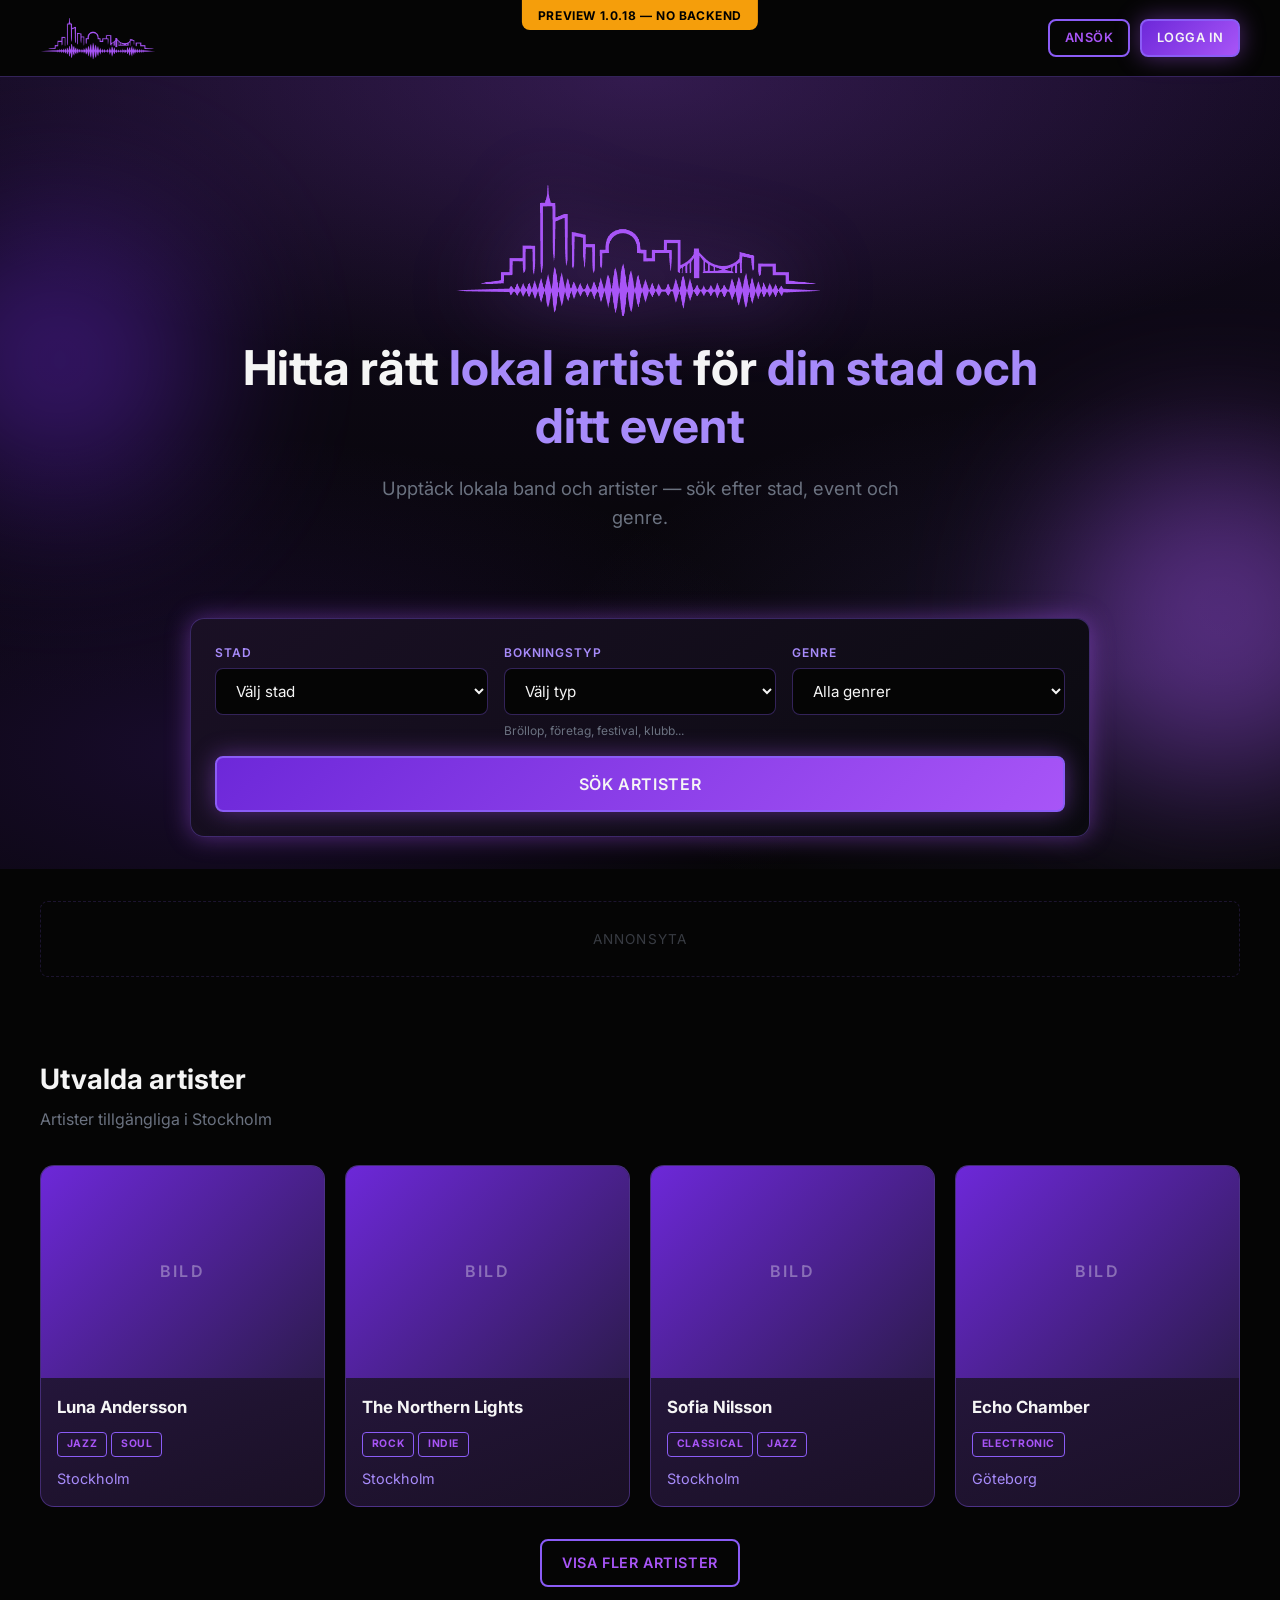
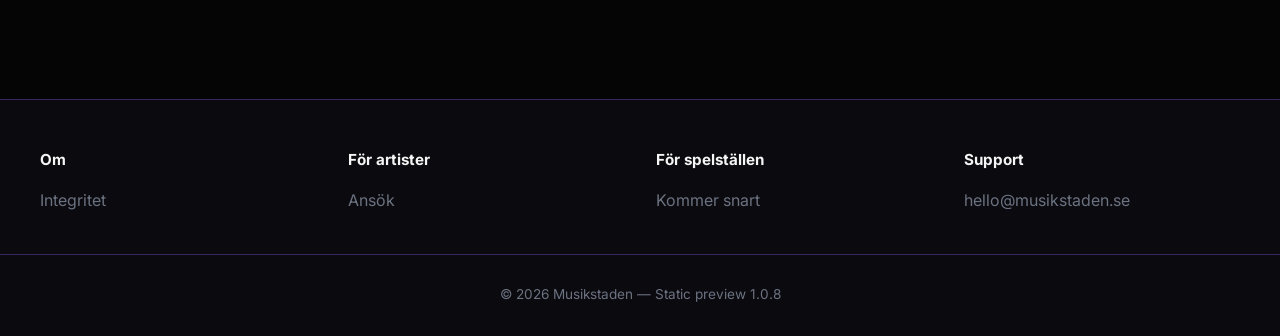
==== commit bd3dcc95: "Replace logo with new purple skyline mark in nav and hero. Update logo asset and sizing for the wide" ====
--- a/static-preview/index.html
+++ b/static-preview/index.html
@@ -15,9 +15,22 @@
     <header class="site-header">
       <div class="container site-header__inner">
         <a href="index.html" class="site-logo">
-          <img src="assets/images/logo.png" alt="Musikstaden" width="200" height="75">
+          <img src="assets/images/logo.png" alt="Musikstaden" width="717" height="270">
         </a>
-        <nav class="site-nav">
+        <button
+          type="button"
+          class="site-nav-toggle"
+          aria-expanded="false"
+          aria-controls="site-nav"
+          aria-label="Öppna meny"
+          data-open-label="Öppna meny"
+          data-close-label="Stäng meny"
+        >
+          <span class="site-nav-toggle__bar" aria-hidden="true"></span>
+          <span class="site-nav-toggle__bar" aria-hidden="true"></span>
+          <span class="site-nav-toggle__bar" aria-hidden="true"></span>
+        </button>
+        <nav id="site-nav" class="site-nav" aria-label="Huvudnavigation">
           <a href="index.html" class="btn btn--outline btn--sm">Ansök</a>
           <a href="#" class="btn btn--primary btn--sm btn--glow">Logga in</a>
         </nav>
@@ -34,8 +47,8 @@
             class="hero-banner__logo"
             src="assets/images/logo.png"
             alt="Musikstaden"
-            width="320"
-            height="120"
+            width="717"
+            height="270"
           >
           <h1 class="hero-banner__title">Hitta rätt <span class="hero-banner__highlight">lokal artist</span> för <span class="hero-banner__highlight">din stad och ditt event</span></h1>
           <p class="hero-banner__subtitle">Upptäck lokala band och artister — sök efter stad, event och genre.</p>
--- a/static-preview/assets/css/main.css
+++ b/static-preview/assets/css/main.css
@@ -68,13 +68,66 @@
   flex-wrap: wrap;
 }
 
-.site-logo img { height: 44px; width: auto; }
+.site-logo img {
+  height: clamp(36px, 8vw, 44px);
+  width: auto;
+  max-width: min(52vw, 220px);
+  object-fit: contain;
+}
 
 .site-nav {
   display: flex;
   align-items: center;
   gap: 0.65rem;
   flex-wrap: wrap;
+}
+
+.site-nav-toggle {
+  display: none;
+  align-items: center;
+  justify-content: center;
+  flex-direction: column;
+  gap: 5px;
+  width: 44px;
+  height: 44px;
+  padding: 0;
+  border: 1px solid rgba(109, 40, 217, 0.55);
+  border-radius: var(--radius-sm);
+  background: linear-gradient(145deg, var(--surface-light), var(--surface));
+  color: var(--purple-bright);
+  cursor: pointer;
+  flex-shrink: 0;
+  box-shadow: 0 0 16px rgba(109, 40, 217, 0.2);
+  transition: border-color var(--transition), background var(--transition), box-shadow var(--transition);
+}
+
+.site-nav-toggle:hover,
+.site-nav-toggle[aria-expanded="true"] {
+  border-color: var(--purple-bright);
+  background: linear-gradient(145deg, #3b2563, var(--surface-light));
+  box-shadow: var(--glow);
+  color: var(--text);
+}
+
+.site-nav-toggle__bar {
+  display: block;
+  width: 18px;
+  height: 2px;
+  background: currentColor;
+  border-radius: 1px;
+  transition: transform var(--transition), opacity var(--transition);
+}
+
+.site-nav-toggle[aria-expanded="true"] .site-nav-toggle__bar:nth-child(1) {
+  transform: translateY(7px) rotate(45deg);
+}
+
+.site-nav-toggle[aria-expanded="true"] .site-nav-toggle__bar:nth-child(2) {
+  opacity: 0;
+}
+
+.site-nav-toggle[aria-expanded="true"] .site-nav-toggle__bar:nth-child(3) {
+  transform: translateY(-7px) rotate(-45deg);
 }
 
 /* Hero banner (front page) */
@@ -139,9 +192,11 @@
 }
 
 .hero-banner__logo {
-  height: clamp(88px, 14vw, 148px);
+  height: clamp(72px, 16vw, 140px);
   width: auto;
+  max-width: min(92vw, 520px);
   margin-inline: auto;
+  object-fit: contain;
   filter: drop-shadow(0 0 36px rgba(168, 85, 247, 0.55));
 }
 
@@ -399,10 +454,16 @@
   margin: 0.15rem 0.25rem 0.15rem 0;
 }
 
-.tag--genre,
-.tag--gig {
+.tag--genre {
   border: 1px solid var(--purple);
   color: var(--purple-bright);
+  background: transparent;
+}
+
+.tag--gig_type,
+.tag--gig {
+  border: 1px solid var(--orange);
+  color: var(--orange-bright);
   background: transparent;
 }
 
@@ -465,9 +526,14 @@
 .band-hero-full__overlay {
   position: absolute;
   inset: 0;
-  background:
-    linear-gradient(to top, rgba(5, 5, 5, 0.95) 0%, rgba(5, 5, 5, 0.55) 38%, rgba(5, 5, 5, 0.15) 100%),
-    linear-gradient(to right, rgba(5, 5, 5, 0.35), transparent 55%);
+  background: linear-gradient(
+    to top,
+    rgba(0, 0, 0, 0.97) 0%,
+    rgba(0, 0, 0, 0.88) 22%,
+    rgba(0, 0, 0, 0.62) 48%,
+    rgba(0, 0, 0, 0.2) 72%,
+    transparent 100%
+  );
   pointer-events: none;
 }
 
@@ -498,7 +564,8 @@
   position: relative;
   z-index: 2;
   width: 100%;
-  padding: 2.5rem 0 2.75rem;
+  padding: 0 0 clamp(2rem, 5vw, 3rem);
+  text-align: center;
 }
 
 .band-hero-full__label {
@@ -514,8 +581,8 @@
   font-size: clamp(2.25rem, 6vw, 4rem);
   font-weight: 700;
   line-height: 1.05;
-  margin: 0 0 1.25rem;
-  max-width: 14ch;
+  margin: 0 auto 1.25rem;
+  max-width: 18ch;
   text-shadow: 0 4px 32px rgba(0, 0, 0, 0.65);
 }
 
@@ -523,18 +590,13 @@
   display: flex;
   flex-wrap: wrap;
   gap: 0.35rem;
+  justify-content: center;
 }
 
 .band-hero-full__tags .tag {
   margin: 0;
   font-size: 0.68rem;
   padding: 0.35rem 0.65rem;
-}
-
-.band-page .tag--gig_type {
-  border-color: var(--orange);
-  color: var(--orange-bright);
-  background: rgba(249, 115, 22, 0.12);
 }
 
 .band-page__layout {
@@ -1017,11 +1079,47 @@
 .cookie-banner__actions { display: flex; gap: 0.5rem; flex-wrap: wrap; }
 
 /* Responsive */
+@media (max-width: 768px) {
+  .site-header__inner {
+    flex-wrap: nowrap;
+    position: relative;
+  }
+
+  .site-nav-toggle {
+    display: flex;
+    margin-left: auto;
+  }
+
+  .site-nav {
+    display: none;
+    position: absolute;
+    top: calc(100% + 1px);
+    left: 0;
+    right: 0;
+    flex-direction: column;
+    align-items: stretch;
+    gap: 0.65rem;
+    padding: 1rem;
+    background: linear-gradient(180deg, var(--surface-light) 0%, var(--surface) 100%);
+    border: 1px solid rgba(109, 40, 217, 0.45);
+    border-top: none;
+    border-bottom: 1px solid rgba(109, 40, 217, 0.45);
+    box-shadow: 0 16px 40px rgba(0, 0, 0, 0.55), 0 0 24px rgba(109, 40, 217, 0.15);
+  }
+
+  .site-nav.is-open {
+    display: flex;
+  }
+
+  .site-nav .btn {
+    width: 100%;
+    text-align: center;
+  }
+}
+
 @media (max-width: 900px) {
   .band-page__layout { grid-template-columns: 1fr; }
   .band-page__sidebar { position: static; }
-  .band-hero-full__title { max-width: none; }
-  .site-nav { justify-content: flex-end; }
 }
 
 @media (max-width: 600px) {
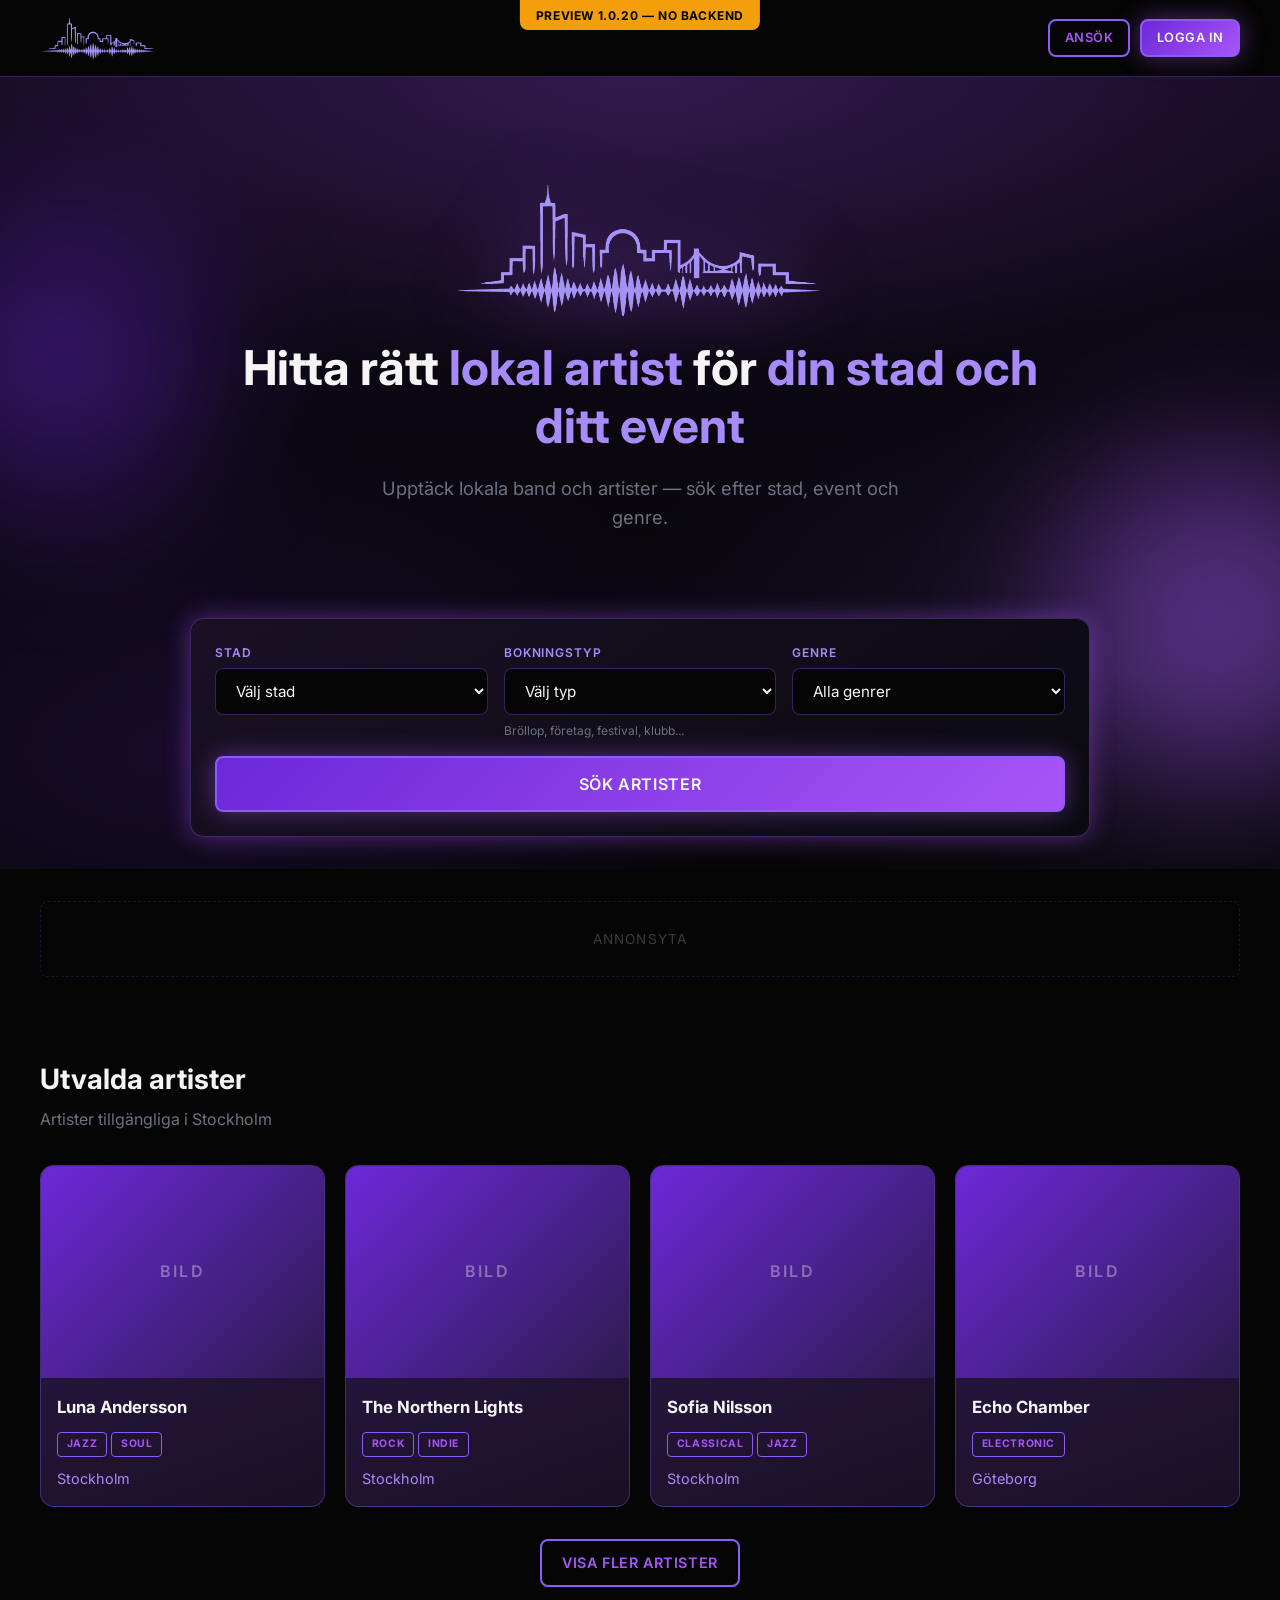
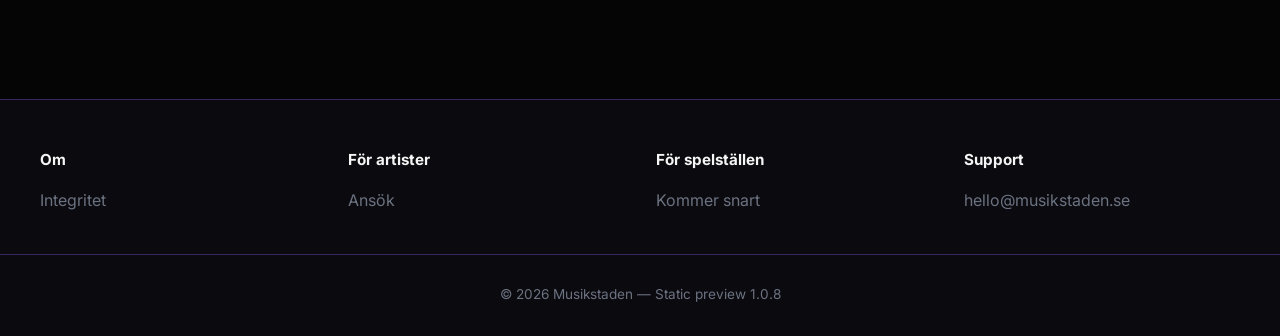
==== commit add1ecf7: "Release theme 1.0.20: mobile nav, light logo, and hero polish. Bump version labels and changelog for" ====
--- a/static-preview/index.html
+++ b/static-preview/index.html
@@ -10,7 +10,7 @@
   <link rel="stylesheet" href="assets/css/preview.css">
 </head>
 <body>
-  <div class="preview-badge">Preview 1.0.18 — no backend</div>
+  <div class="preview-badge">Preview 1.0.20 — no backend</div>
   <div class="site">
     <header class="site-header">
       <div class="container site-header__inner">
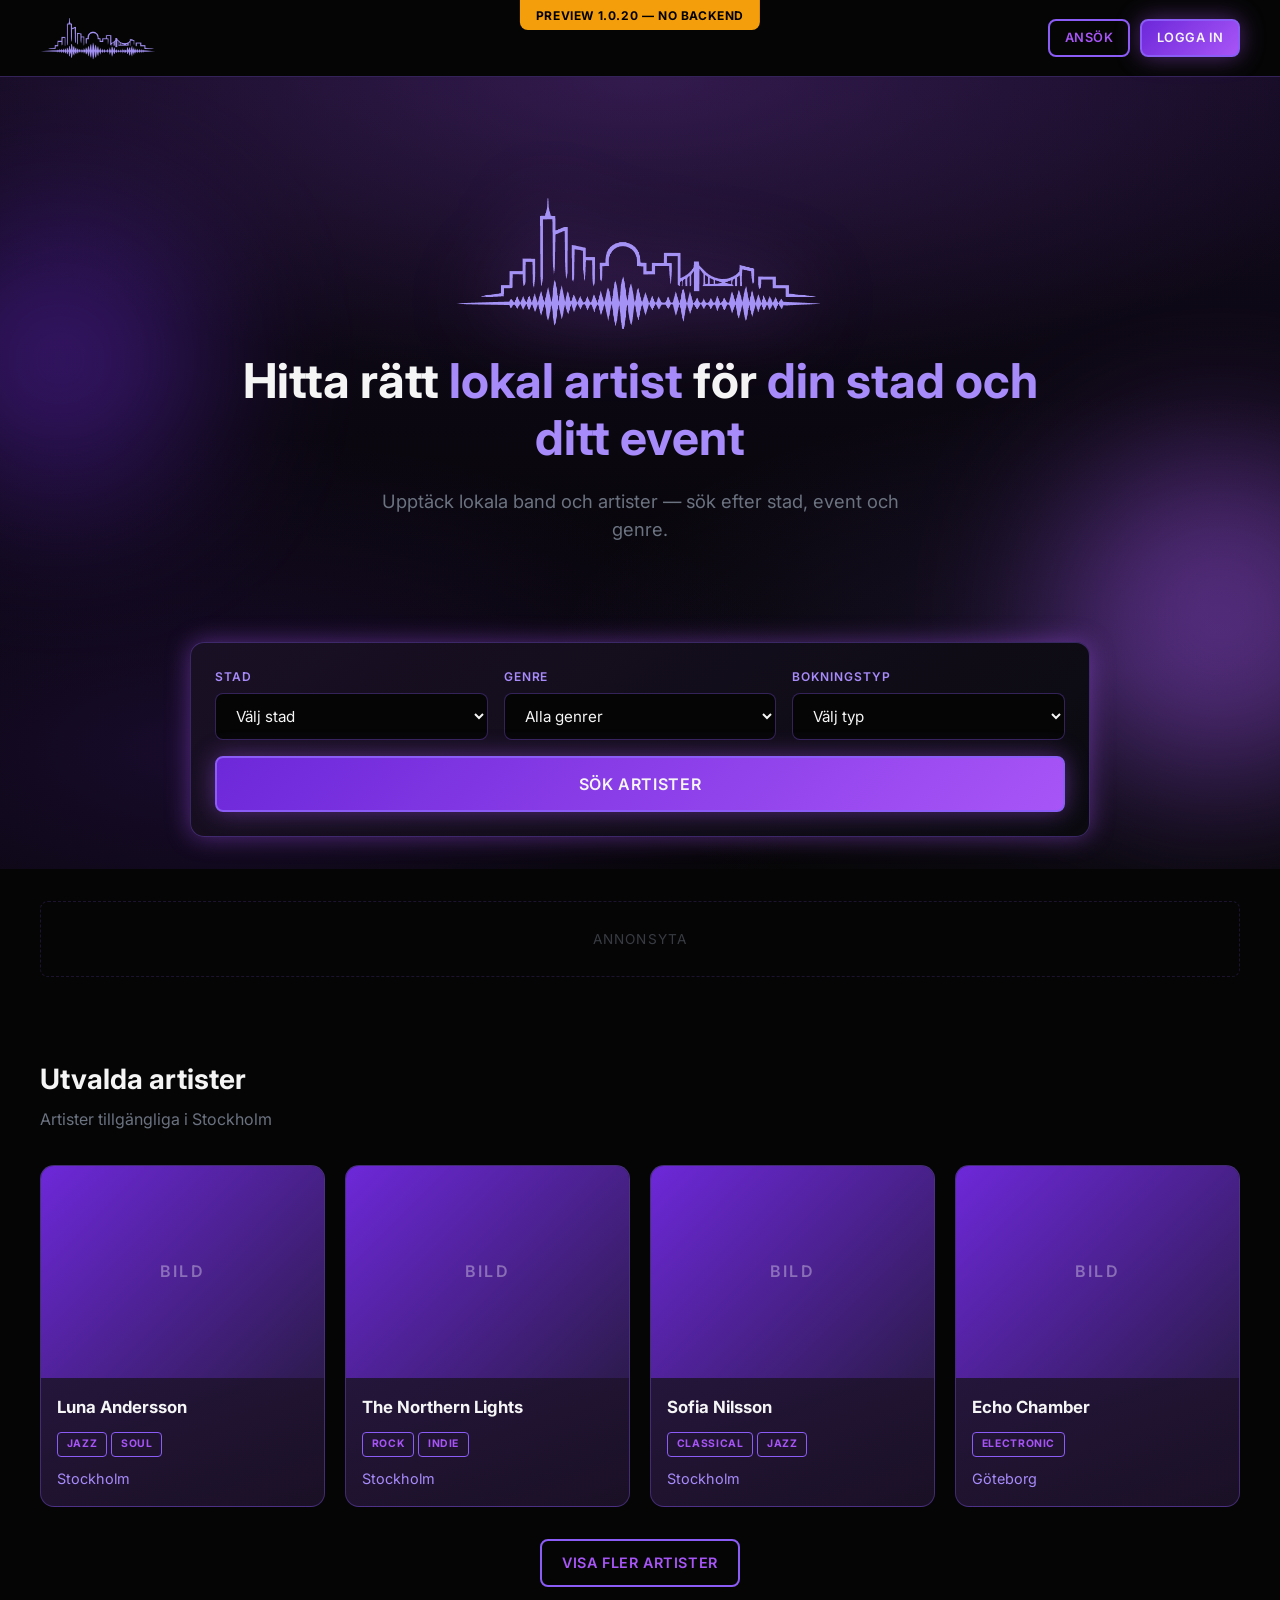
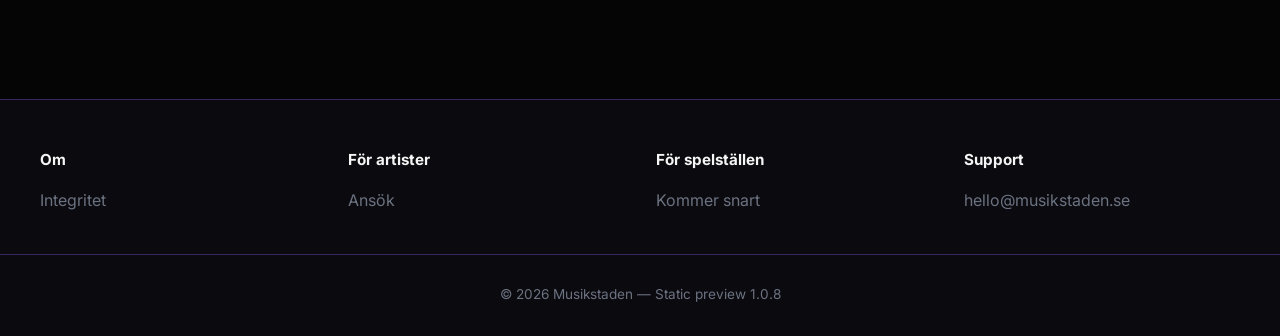
==== commit a1c9fd00: "Reorder search filters and hide booking hint on homepage. Show Stad, Genre, then Bokningstyp; hide t" ====
--- a/static-preview/index.html
+++ b/static-preview/index.html
@@ -67,6 +67,14 @@
                   </select>
                 </div>
                 <div class="search-form__field">
+                  <label for="genre">Genre</label>
+                  <select id="genre" name="genre">
+                    <option value="">Alla genrer</option>
+                    <option value="jazz">Jazz</option>
+                    <option value="rock">Rock</option>
+                  </select>
+                </div>
+                <div class="search-form__field">
                   <label for="gig">Bokningstyp</label>
                   <select id="gig" name="gig">
                     <option value="">Välj typ</option>
@@ -75,14 +83,6 @@
                     <option value="festival">Festival</option>
                   </select>
                   <p class="search-form__hint">Bröllop, företag, festival, klubb...</p>
-                </div>
-                <div class="search-form__field">
-                  <label for="genre">Genre</label>
-                  <select id="genre" name="genre">
-                    <option value="">Alla genrer</option>
-                    <option value="jazz">Jazz</option>
-                    <option value="rock">Rock</option>
-                  </select>
                 </div>
               </div>
               <button type="submit" class="btn btn--primary btn--glow btn--search">SÖK ARTISTER</button>
--- a/static-preview/assets/css/main.css
+++ b/static-preview/assets/css/main.css
@@ -231,6 +231,10 @@
   margin-inline: auto;
 }
 
+.search-box--hero .search-form__hint {
+  display: none;
+}
+
 /* Buttons */
 .btn {
   display: inline-flex;
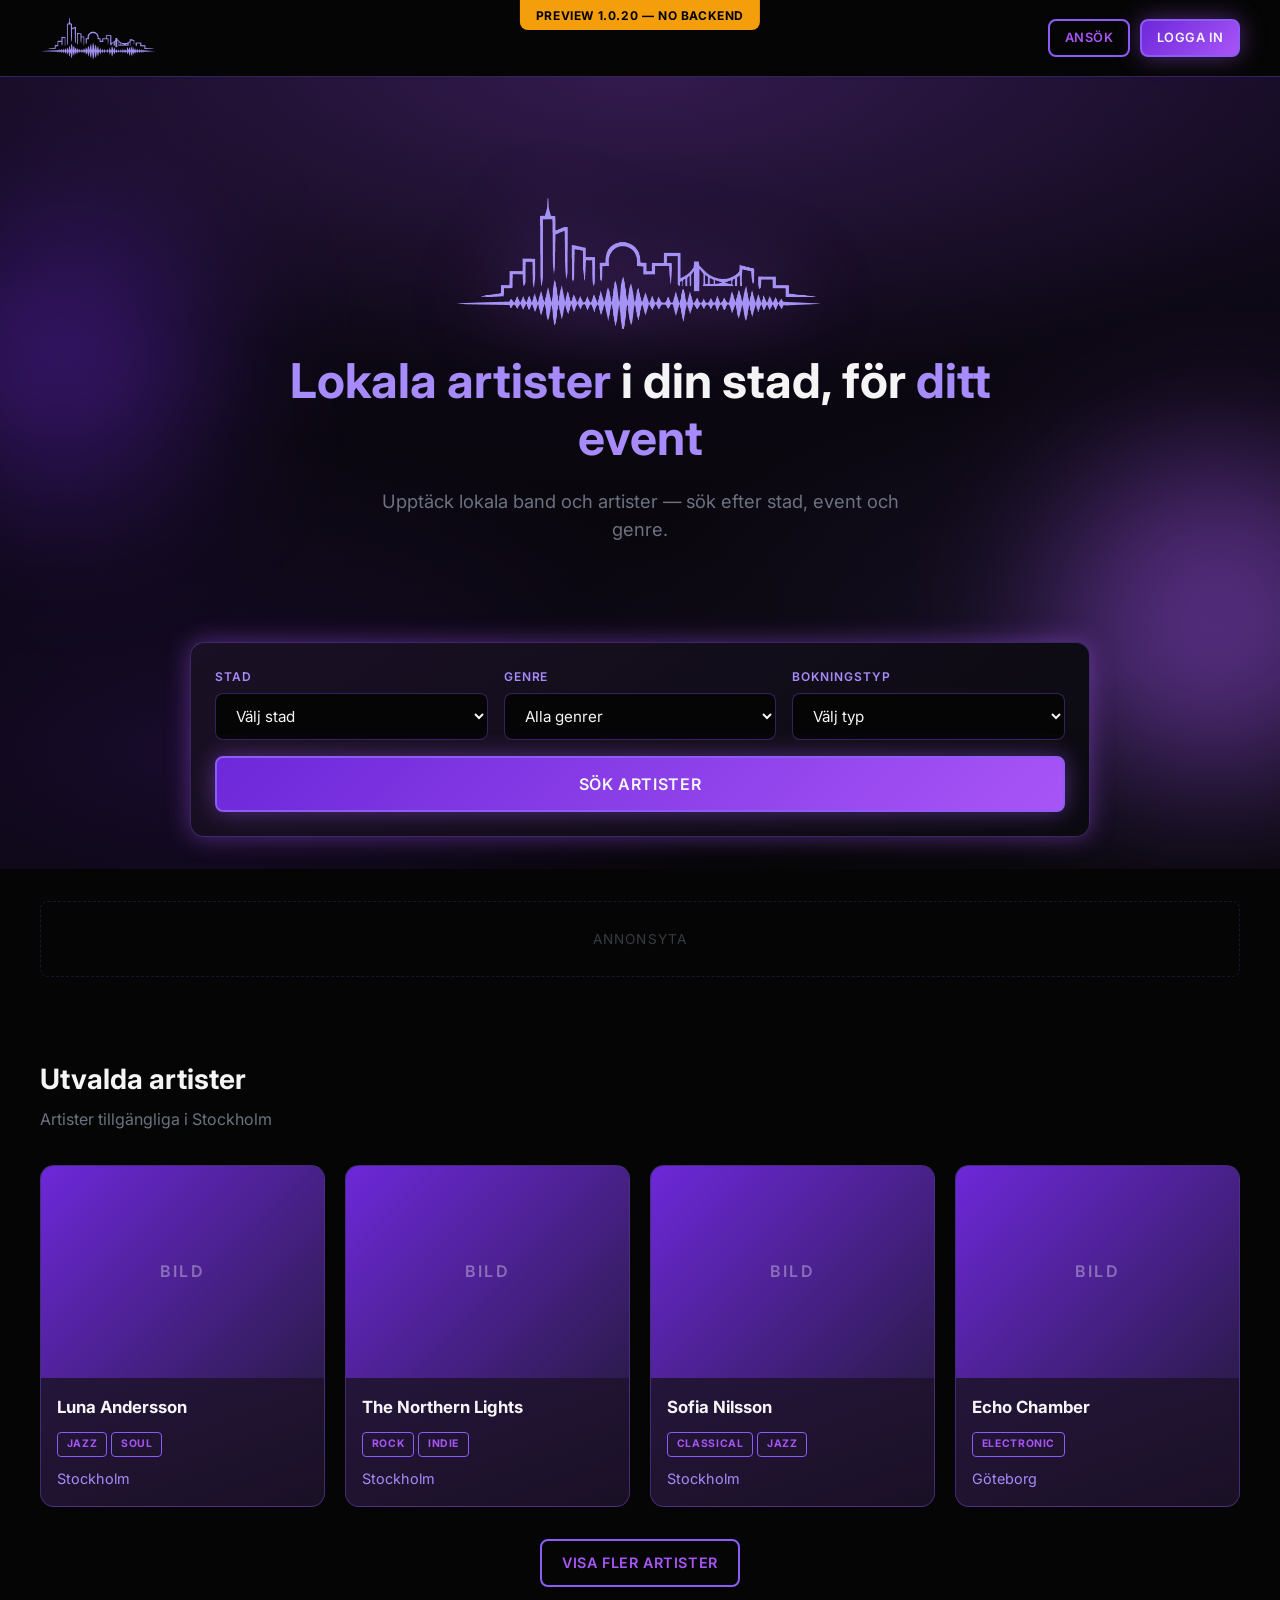
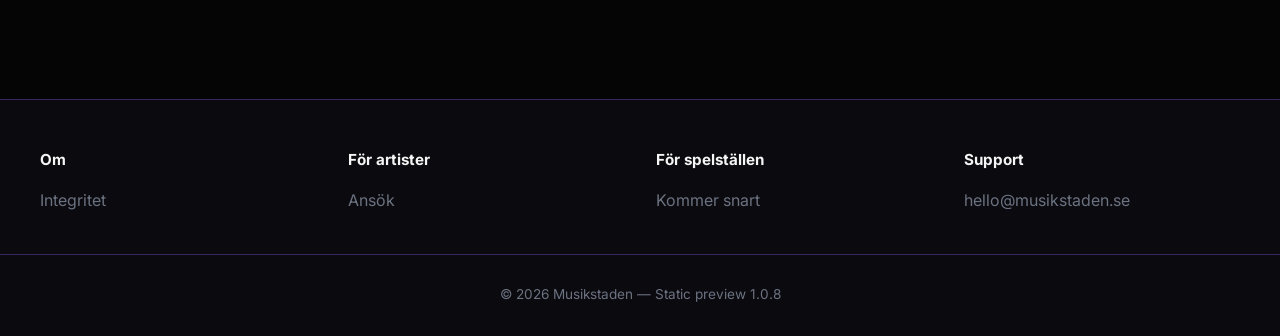
==== commit 35aad666: "Release theme 1.0.28: update homepage hero title. New headline: Lokala artister i din stad, för ditt" ====
--- a/static-preview/index.html
+++ b/static-preview/index.html
@@ -50,7 +50,7 @@
             width="717"
             height="270"
           >
-          <h1 class="hero-banner__title">Hitta rätt <span class="hero-banner__highlight">lokal artist</span> för <span class="hero-banner__highlight">din stad och ditt event</span></h1>
+          <h1 class="hero-banner__title"><span class="hero-banner__highlight">Lokala artister</span> i din stad, för <span class="hero-banner__highlight">ditt event</span></h1>
           <p class="hero-banner__subtitle">Upptäck lokala band och artister — sök efter stad, event och genre.</p>
         </div>
 
